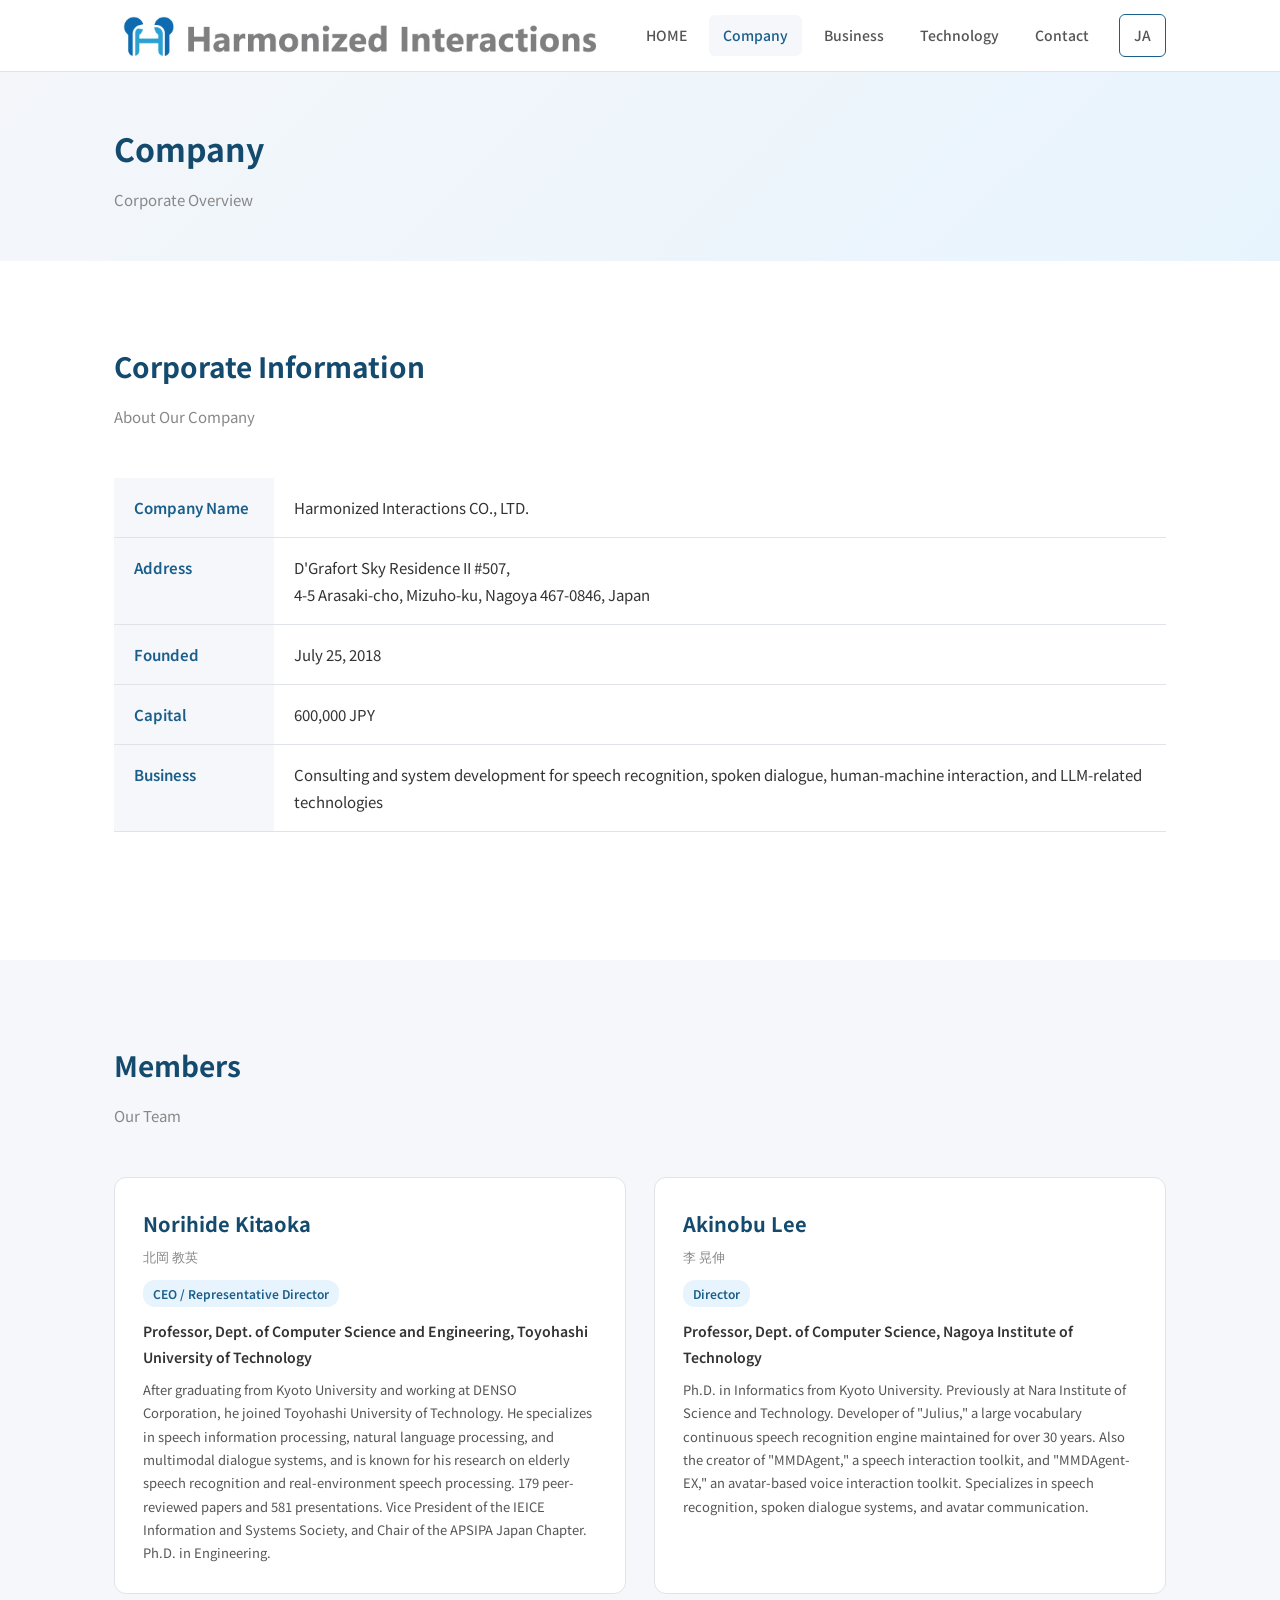
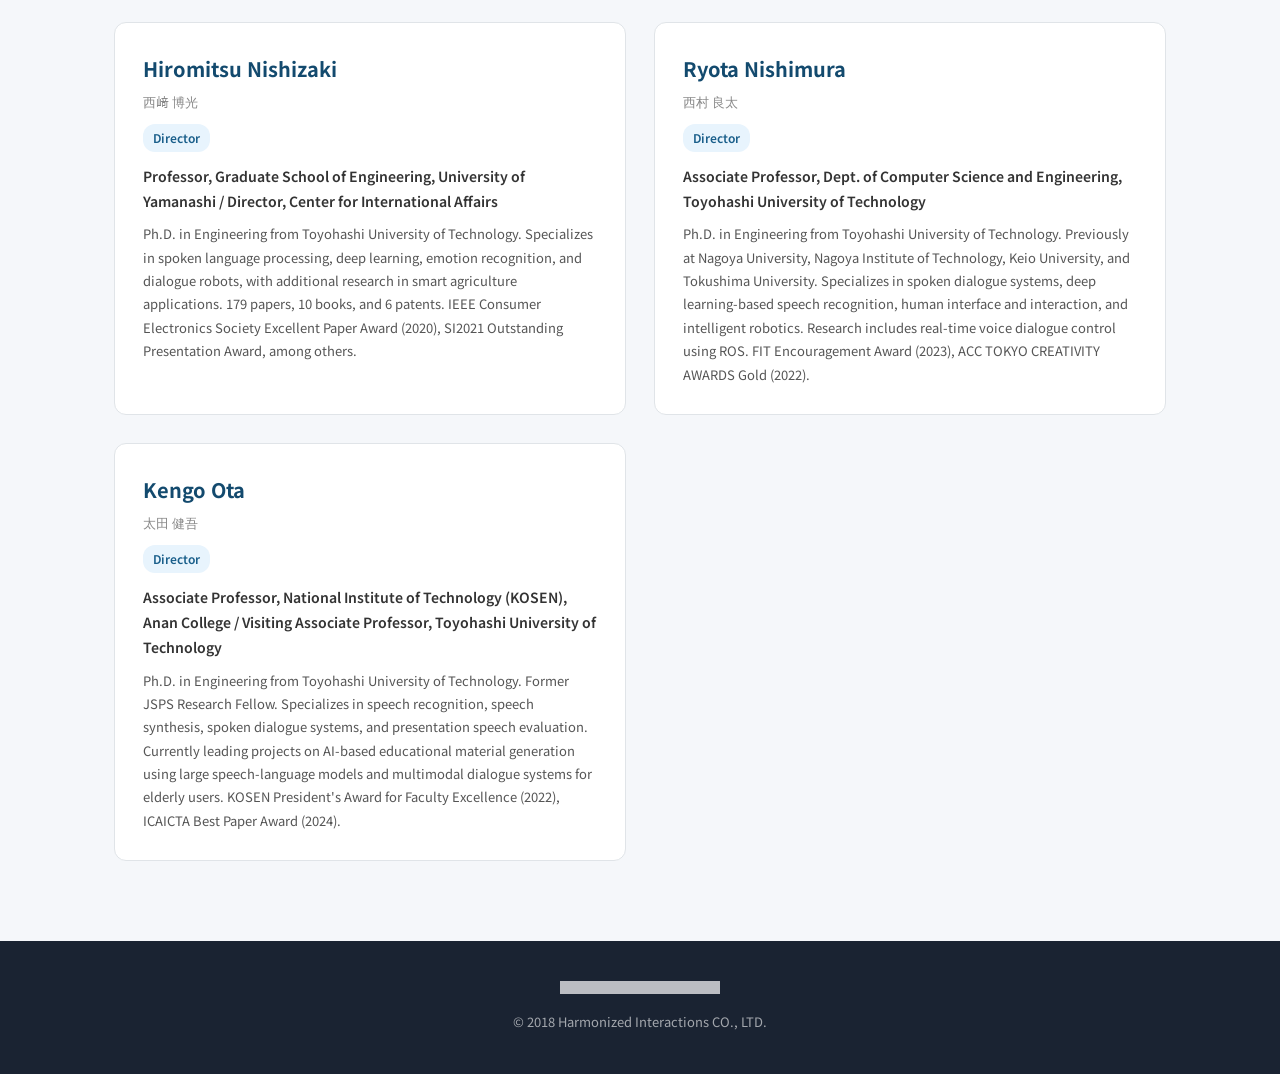
==== en/company.html @ 3eb6e034 "Add corporate website with Japanese/English pages - Home, Company, Business, Technology, Contact pag" ====
<!DOCTYPE html>
<html lang="en">
<head>
  <meta charset="UTF-8">
  <meta name="viewport" content="width=device-width, initial-scale=1.0">
  <title>Company - Harmonized Interactions</title>
  <meta name="description" content="Company overview and team members of Harmonized Interactions CO., LTD.">
  <link rel="preconnect" href="https://fonts.googleapis.com">
  <link rel="preconnect" href="https://fonts.gstatic.com" crossorigin>
  <link href="https://fonts.googleapis.com/css2?family=Noto+Sans+JP:wght@400;500;700&family=Noto+Sans:wght@400;500;700&display=swap" rel="stylesheet">
  <link rel="stylesheet" href="../assets/css/style.css">
</head>
<body>

  <header class="site-header">
    <div class="header-inner">
      <a href="/en/" class="header-logo"><img src="../assets/img/logo.jpg" alt="Harmonized Interactions"></a>
      <button class="hamburger" aria-label="Menu"><span></span><span></span><span></span></button>
      <nav class="header-nav">
        <a href="/en/">HOME</a>
        <a href="company.html" class="active">Company</a>
        <a href="business.html">Business</a>
        <a href="technology.html">Technology</a>
        <a href="contact.html">Contact</a>
        <a href="/company.html" class="lang-switch">JA</a>
      </nav>
    </div>
  </header>

  <section class="page-header">
    <div class="container">
      <h1>Company</h1>
      <p>Corporate Overview</p>
    </div>
  </section>

  <section class="section">
    <div class="container">
      <h2 class="section-title">Corporate Information</h2>
      <p class="section-subtitle">About Our Company</p>
      <table class="info-table">
        <tr><th>Company Name</th><td>Harmonized Interactions CO., LTD.</td></tr>
        <tr><th>Address</th><td>D'Grafort Sky Residence II #507,<br>4-5 Arasaki-cho, Mizuho-ku, Nagoya 467-0846, Japan</td></tr>
        <tr><th>Founded</th><td>July 25, 2018</td></tr>
        <tr><th>Capital</th><td>600,000 JPY</td></tr>
        <tr><th>Business</th><td>Consulting and system development for speech recognition, spoken dialogue, human-machine interaction, and LLM-related technologies</td></tr>
      </table>
    </div>
  </section>

  <section class="section section--alt">
    <div class="container">
      <h2 class="section-title">Members</h2>
      <p class="section-subtitle">Our Team</p>
      <div class="members-grid">

        <div class="member-card">
          <div class="member-name">Norihide Kitaoka</div>
          <div class="member-name-en">北岡 教英</div>
          <span class="member-role">CEO / Representative Director</span>
          <div class="member-affiliation">Professor, Dept. of Computer Science and Engineering, Toyohashi University of Technology</div>
          <p class="member-desc">
            After graduating from Kyoto University and working at DENSO Corporation, he joined Toyohashi University of Technology.
            He specializes in speech information processing, natural language processing, and multimodal dialogue systems,
            and is known for his research on elderly speech recognition and real-environment speech processing.
            179 peer-reviewed papers and 581 presentations.
            Vice President of the IEICE Information and Systems Society,
            and Chair of the APSIPA Japan Chapter. Ph.D. in Engineering.
          </p>
        </div>

        <div class="member-card">
          <div class="member-name">Akinobu Lee</div>
          <div class="member-name-en">李 晃伸</div>
          <span class="member-role">Director</span>
          <div class="member-affiliation">Professor, Dept. of Computer Science, Nagoya Institute of Technology</div>
          <p class="member-desc">
            Ph.D. in Informatics from Kyoto University. Previously at Nara Institute of Science and Technology.
            Developer of "Julius," a large vocabulary continuous speech recognition engine maintained for over 30 years.
            Also the creator of "MMDAgent," a speech interaction toolkit, and
            "MMDAgent-EX," an avatar-based voice interaction toolkit.
            Specializes in speech recognition, spoken dialogue systems, and avatar communication.
          </p>
        </div>

        <div class="member-card">
          <div class="member-name">Hiromitsu Nishizaki</div>
          <div class="member-name-en">西﨑 博光</div>
          <span class="member-role">Director</span>
          <div class="member-affiliation">Professor, Graduate School of Engineering, University of Yamanashi / Director, Center for International Affairs</div>
          <p class="member-desc">
            Ph.D. in Engineering from Toyohashi University of Technology.
            Specializes in spoken language processing, deep learning, emotion recognition, and dialogue robots,
            with additional research in smart agriculture applications.
            179 papers, 10 books, and 6 patents.
            IEEE Consumer Electronics Society Excellent Paper Award (2020),
            SI2021 Outstanding Presentation Award, among others.
          </p>
        </div>

        <div class="member-card">
          <div class="member-name">Ryota Nishimura</div>
          <div class="member-name-en">西村 良太</div>
          <span class="member-role">Director</span>
          <div class="member-affiliation">Associate Professor, Dept. of Computer Science and Engineering, Toyohashi University of Technology</div>
          <p class="member-desc">
            Ph.D. in Engineering from Toyohashi University of Technology.
            Previously at Nagoya University, Nagoya Institute of Technology, Keio University, and Tokushima University.
            Specializes in spoken dialogue systems, deep learning-based speech recognition,
            human interface and interaction, and intelligent robotics.
            Research includes real-time voice dialogue control using ROS.
            FIT Encouragement Award (2023), ACC TOKYO CREATIVITY AWARDS Gold (2022).
          </p>
        </div>

        <div class="member-card">
          <div class="member-name">Kengo Ota</div>
          <div class="member-name-en">太田 健吾</div>
          <span class="member-role">Director</span>
          <div class="member-affiliation">Associate Professor, National Institute of Technology (KOSEN), Anan College / Visiting Associate Professor, Toyohashi University of Technology</div>
          <p class="member-desc">
            Ph.D. in Engineering from Toyohashi University of Technology. Former JSPS Research Fellow.
            Specializes in speech recognition, speech synthesis, spoken dialogue systems, and presentation speech evaluation.
            Currently leading projects on AI-based educational material generation using large speech-language models
            and multimodal dialogue systems for elderly users.
            KOSEN President's Award for Faculty Excellence (2022), ICAICTA Best Paper Award (2024).
          </p>
        </div>

      </div>
    </div>
  </section>

  <footer class="site-footer">
    <div class="container">
      <img src="../assets/img/logo.jpg" alt="Harmonized Interactions" class="footer-logo">
      <p>&copy; 2018 Harmonized Interactions CO., LTD.</p>
    </div>
  </footer>

  <script src="../assets/js/main.js"></script>
</body>
</html>
---- assets/css/style.css ----
/* ============================================
   Harmonized Interactions - Corporate Site
   ============================================ */

:root {
  --primary: #1A5F8B;
  --primary-dark: #134A6E;
  --secondary: #3AAFDA;
  --secondary-light: #6CC4E4;
  --text: #333333;
  --text-light: #555555;
  --text-muted: #888888;
  --bg-white: #FFFFFF;
  --bg-light: #F5F7FA;
  --bg-dark: #1A2332;
  --border: #E0E4E8;
  --shadow: rgba(26, 95, 139, 0.1);
  --font-ja: 'Noto Sans JP', sans-serif;
  --font-en: 'Noto Sans', sans-serif;
  --max-width: 1100px;
  --header-height: 72px;
}

/* Reset & Base */
*, *::before, *::after { box-sizing: border-box; margin: 0; padding: 0; }

html { scroll-behavior: smooth; scroll-padding-top: var(--header-height); }

body {
  font-family: var(--font-ja);
  color: var(--text);
  line-height: 1.8;
  background: var(--bg-white);
  -webkit-font-smoothing: antialiased;
}

a { color: var(--primary); text-decoration: none; transition: color 0.2s; }
a:hover { color: var(--secondary); }

img { max-width: 100%; height: auto; display: block; }

.container { max-width: var(--max-width); margin: 0 auto; padding: 0 24px; }

/* ---- Header ---- */
.site-header {
  position: fixed;
  top: 0; left: 0; right: 0;
  height: var(--header-height);
  background: rgba(255,255,255,0.97);
  backdrop-filter: blur(8px);
  border-bottom: 1px solid var(--border);
  z-index: 1000;
}

.header-inner {
  max-width: var(--max-width);
  margin: 0 auto;
  padding: 0 24px;
  height: 100%;
  display: flex;
  align-items: center;
  justify-content: space-between;
}

.header-logo img { height: 40px; width: auto; }

.header-nav { display: flex; align-items: center; gap: 8px; }

.header-nav a {
  font-size: 14px;
  font-weight: 500;
  color: var(--text-light);
  padding: 8px 14px;
  border-radius: 6px;
  transition: background 0.2s, color 0.2s;
}

.header-nav a:hover,
.header-nav a.active {
  color: var(--primary);
  background: var(--bg-light);
}

.lang-switch {
  font-size: 13px;
  font-weight: 600;
  color: var(--primary);
  border: 1.5px solid var(--primary);
  padding: 5px 12px;
  border-radius: 20px;
  margin-left: 8px;
  transition: background 0.2s, color 0.2s;
}

.lang-switch:hover {
  background: var(--primary);
  color: #fff;
}

/* Hamburger */
.hamburger {
  display: none;
  flex-direction: column;
  gap: 5px;
  background: none;
  border: none;
  cursor: pointer;
  padding: 8px;
}

.hamburger span {
  display: block;
  width: 24px;
  height: 2px;
  background: var(--text);
  border-radius: 2px;
  transition: transform 0.3s, opacity 0.3s;
}

.hamburger.open span:nth-child(1) { transform: rotate(45deg) translate(5px, 5px); }
.hamburger.open span:nth-child(2) { opacity: 0; }
.hamburger.open span:nth-child(3) { transform: rotate(-45deg) translate(5px, -5px); }

/* ---- Hero ---- */
.hero {
  padding: 160px 0 100px;
  background: linear-gradient(135deg, var(--bg-light) 0%, #E8F4FD 100%);
  text-align: center;
}

.hero-logo { max-width: 200px; margin: 0 auto 32px; }

.hero h1 {
  font-size: 28px;
  font-weight: 700;
  color: var(--primary-dark);
  line-height: 1.5;
  margin-bottom: 20px;
}

.hero p {
  font-size: 16px;
  color: var(--text-light);
  max-width: 640px;
  margin: 0 auto;
  line-height: 1.9;
}

/* ---- Sections ---- */
.section {
  padding: 80px 0;
}

.section--alt {
  background: var(--bg-light);
}

.section-title {
  font-size: 28px;
  font-weight: 700;
  color: var(--primary-dark);
  margin-bottom: 12px;
}

.section-subtitle {
  font-size: 15px;
  color: var(--text-muted);
  margin-bottom: 48px;
}

.section-lead {
  font-size: 16px;
  color: var(--text-light);
  margin-bottom: 40px;
  line-height: 1.9;
}

/* ---- Company Info Table ---- */
.info-table {
  width: 100%;
  border-collapse: collapse;
  margin-bottom: 48px;
}

.info-table th,
.info-table td {
  padding: 16px 20px;
  border-bottom: 1px solid var(--border);
  text-align: left;
  font-size: 15px;
  vertical-align: top;
}

.info-table th {
  width: 160px;
  font-weight: 600;
  color: var(--primary);
  background: var(--bg-light);
  white-space: nowrap;
}

/* ---- Member Cards ---- */
.members-grid {
  display: grid;
  grid-template-columns: repeat(auto-fill, minmax(480px, 1fr));
  gap: 28px;
}

.member-card {
  background: var(--bg-white);
  border: 1px solid var(--border);
  border-radius: 12px;
  padding: 28px;
  transition: box-shadow 0.3s;
}

.member-card:hover {
  box-shadow: 0 8px 24px var(--shadow);
}

.member-name {
  font-size: 20px;
  font-weight: 700;
  color: var(--primary-dark);
  margin-bottom: 4px;
}

.member-name-en {
  font-size: 13px;
  color: var(--text-muted);
  font-family: var(--font-en);
  margin-bottom: 8px;
}

.member-role {
  display: inline-block;
  font-size: 12px;
  font-weight: 600;
  color: var(--primary);
  background: #E8F4FD;
  padding: 3px 10px;
  border-radius: 12px;
  margin-bottom: 12px;
}

.member-affiliation {
  font-size: 14px;
  font-weight: 600;
  color: var(--text);
  margin-bottom: 8px;
}

.member-desc {
  font-size: 13px;
  color: var(--text-light);
  line-height: 1.8;
}

/* ---- Business Cards ---- */
.business-grid {
  display: grid;
  grid-template-columns: repeat(auto-fill, minmax(320px, 1fr));
  gap: 24px;
}

.business-card {
  background: var(--bg-white);
  border: 1px solid var(--border);
  border-radius: 12px;
  padding: 28px;
  transition: box-shadow 0.3s, transform 0.3s;
}

.business-card:hover {
  box-shadow: 0 8px 24px var(--shadow);
  transform: translateY(-2px);
}

.business-icon {
  width: 48px;
  height: 48px;
  background: linear-gradient(135deg, var(--primary), var(--secondary));
  border-radius: 12px;
  display: flex;
  align-items: center;
  justify-content: center;
  margin-bottom: 16px;
  font-size: 24px;
  color: #fff;
}

.business-card h3 {
  font-size: 17px;
  font-weight: 700;
  color: var(--primary-dark);
  margin-bottom: 10px;
}

.business-card p {
  font-size: 14px;
  color: var(--text-light);
  line-height: 1.7;
}

/* ---- Technology ---- */
.tech-category {
  margin-bottom: 40px;
}

.tech-category h3 {
  font-size: 18px;
  font-weight: 700;
  color: var(--primary);
  margin-bottom: 16px;
  padding-bottom: 8px;
  border-bottom: 2px solid var(--secondary);
  display: inline-block;
}

.tech-list {
  display: grid;
  grid-template-columns: repeat(auto-fill, minmax(240px, 1fr));
  gap: 16px;
  list-style: none;
}

.tech-item {
  background: var(--bg-white);
  border: 1px solid var(--border);
  border-radius: 10px;
  padding: 20px;
  transition: box-shadow 0.3s;
}

.tech-item:hover {
  box-shadow: 0 4px 16px var(--shadow);
}

.tech-item strong {
  display: block;
  font-size: 16px;
  color: var(--primary-dark);
  margin-bottom: 4px;
}

.tech-item span {
  font-size: 13px;
  color: var(--text-muted);
}

/* ---- Contact ---- */
.contact-box {
  max-width: 600px;
  margin: 0 auto;
  text-align: center;
  background: var(--bg-white);
  border: 1px solid var(--border);
  border-radius: 16px;
  padding: 48px 40px;
}

.contact-box p {
  font-size: 16px;
  color: var(--text-light);
  margin-bottom: 24px;
  line-height: 1.8;
}

.contact-email {
  display: inline-block;
  font-size: 18px;
  font-weight: 600;
  color: var(--primary);
  background: var(--bg-light);
  padding: 12px 28px;
  border-radius: 8px;
  font-family: var(--font-en);
}

/* ---- Footer ---- */
.site-footer {
  background: var(--bg-dark);
  color: rgba(255,255,255,0.6);
  padding: 40px 0;
  text-align: center;
  font-size: 13px;
}

.footer-logo { max-width: 160px; margin: 0 auto 16px; filter: brightness(0) invert(1); opacity: 0.7; }

.site-footer a { color: rgba(255,255,255,0.8); }
.site-footer a:hover { color: #fff; }

/* ---- Page Header ---- */
.page-header {
  padding: 120px 0 48px;
  background: linear-gradient(135deg, var(--bg-light) 0%, #E8F4FD 100%);
}

.page-header h1 {
  font-size: 32px;
  font-weight: 700;
  color: var(--primary-dark);
  margin-bottom: 8px;
}

.page-header p {
  font-size: 15px;
  color: var(--text-muted);
}

/* ---- Responsive ---- */
@media (max-width: 768px) {
  :root { --header-height: 60px; }

  .hamburger { display: flex; }

  .header-nav {
    display: none;
    position: absolute;
    top: var(--header-height);
    left: 0; right: 0;
    background: var(--bg-white);
    flex-direction: column;
    padding: 16px 24px;
    border-bottom: 1px solid var(--border);
    box-shadow: 0 8px 24px var(--shadow);
  }

  .header-nav.open { display: flex; }

  .header-nav a { padding: 12px 0; font-size: 15px; }

  .lang-switch { margin: 8px 0 0; align-self: flex-start; }

  .hero { padding: 120px 0 64px; }
  .hero h1 { font-size: 22px; }
  .hero p { font-size: 14px; }

  .section { padding: 56px 0; }
  .section-title { font-size: 24px; }

  .members-grid { grid-template-columns: 1fr; }
  .business-grid { grid-template-columns: 1fr; }
  .tech-list { grid-template-columns: 1fr; }

  .info-table th { width: 120px; font-size: 13px; }
  .info-table td { font-size: 14px; }

  .page-header { padding: 100px 0 36px; }
  .page-header h1 { font-size: 26px; }

  .contact-box { padding: 32px 24px; }
}

@media (max-width: 480px) {
  .info-table th,
  .info-table td {
    display: block;
    width: 100%;
  }
  .info-table th { border-bottom: none; padding-bottom: 4px; }
  .info-table td { padding-top: 0; }
}
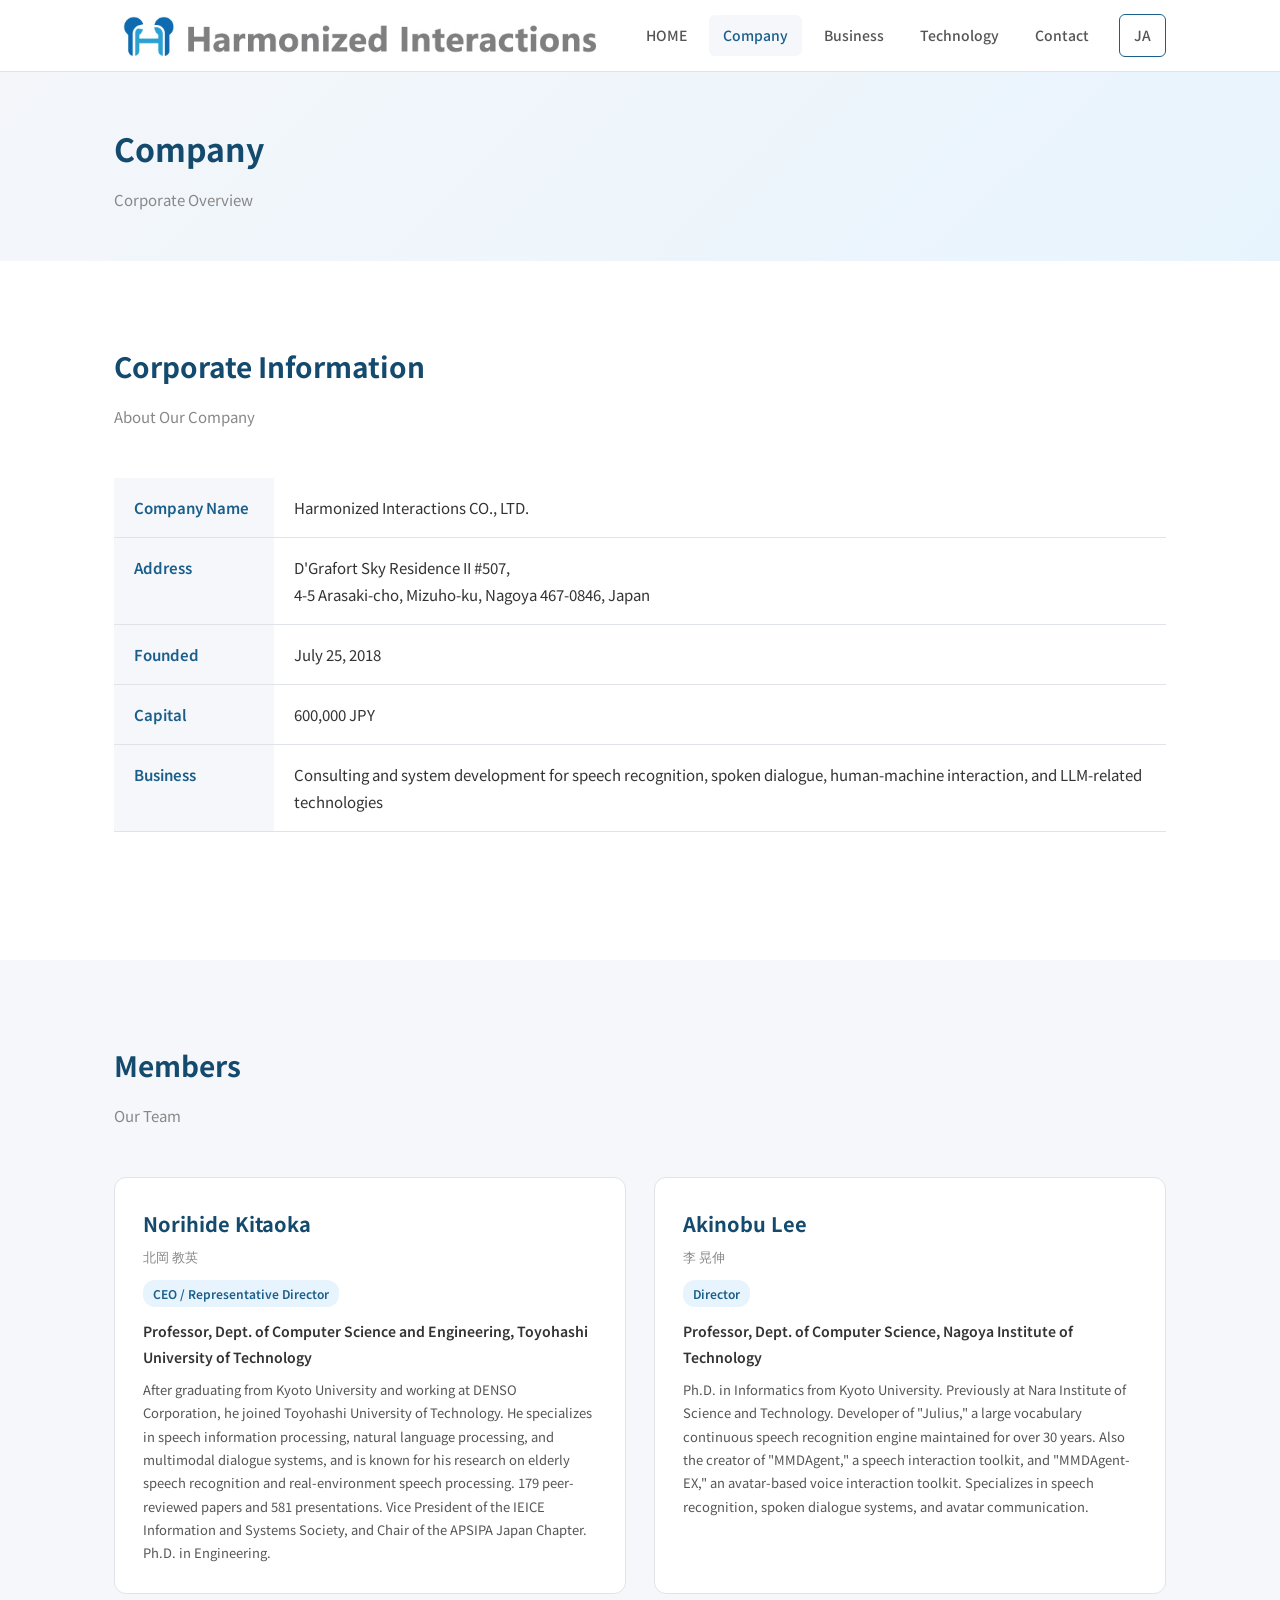
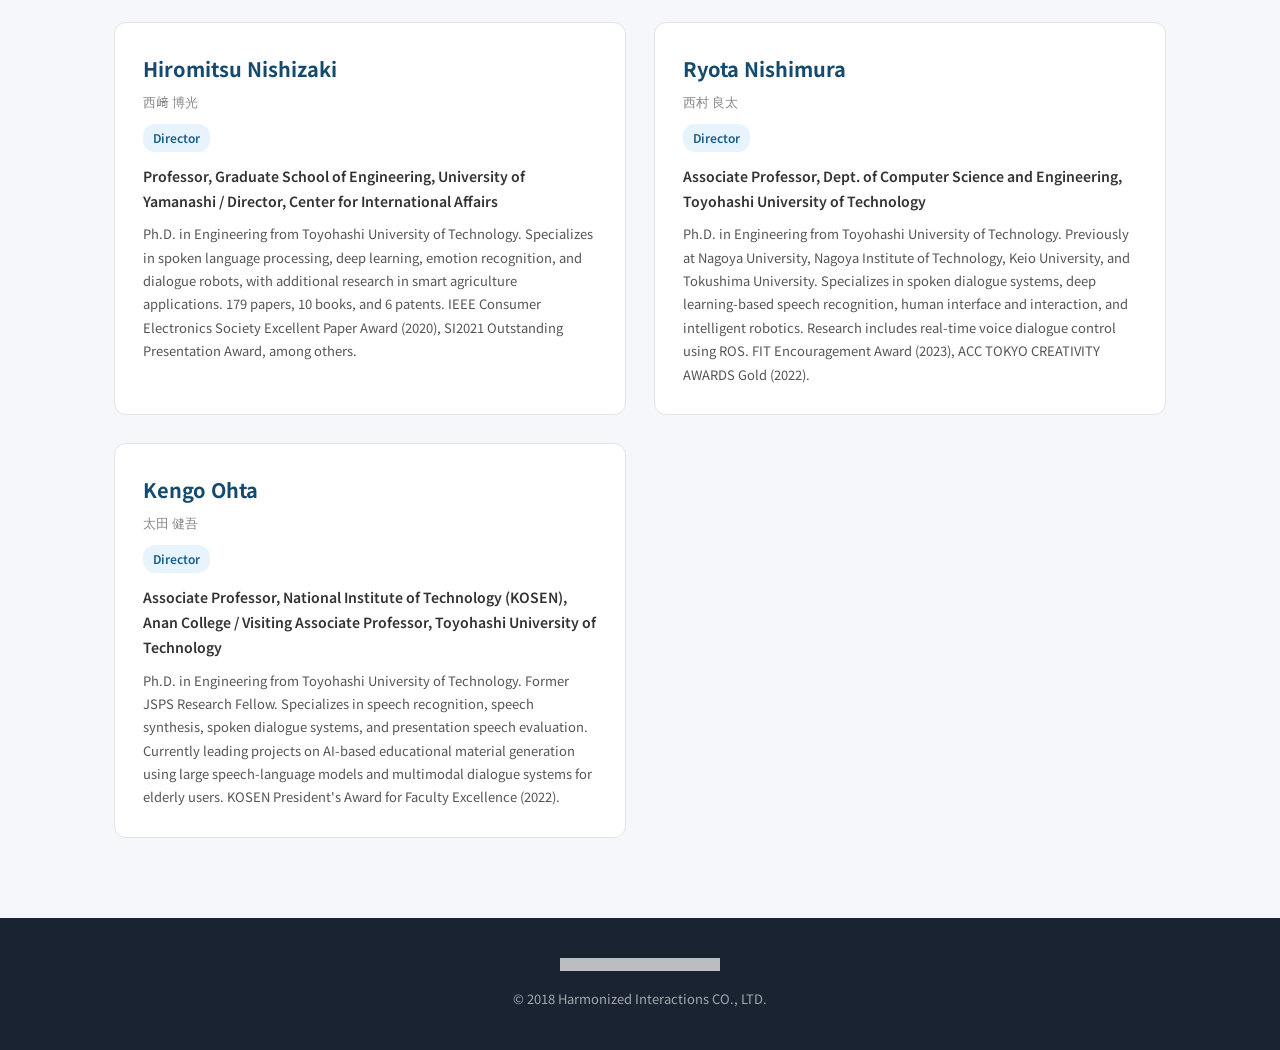
==== commit 96a2ba43: "Update Kengo Ohta profile in company.html" ====
--- a/en/company.html
+++ b/en/company.html
@@ -114,7 +114,7 @@
         </div>
 
         <div class="member-card">
-          <div class="member-name">Kengo Ota</div>
+          <div class="member-name">Kengo Ohta</div>
           <div class="member-name-en">太田 健吾</div>
           <span class="member-role">Director</span>
           <div class="member-affiliation">Associate Professor, National Institute of Technology (KOSEN), Anan College / Visiting Associate Professor, Toyohashi University of Technology</div>
@@ -123,7 +123,7 @@
             Specializes in speech recognition, speech synthesis, spoken dialogue systems, and presentation speech evaluation.
             Currently leading projects on AI-based educational material generation using large speech-language models
             and multimodal dialogue systems for elderly users.
-            KOSEN President's Award for Faculty Excellence (2022), ICAICTA Best Paper Award (2024).
+            KOSEN President's Award for Faculty Excellence (2022).
           </p>
         </div>
 
